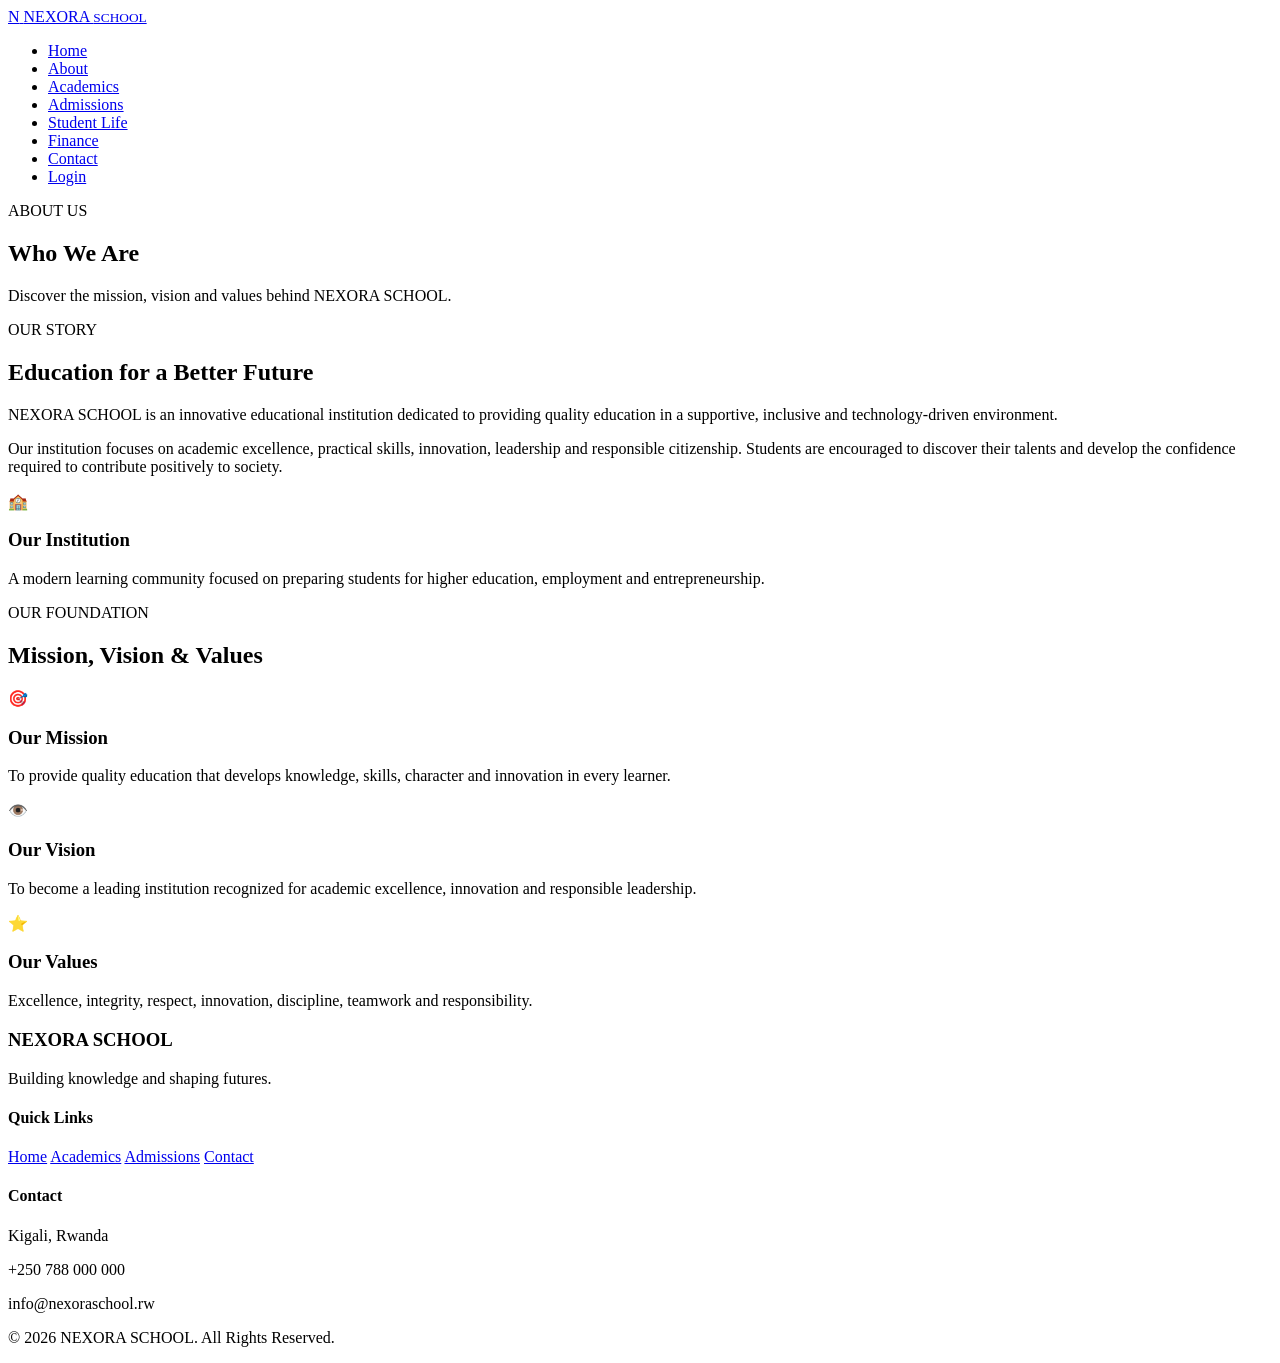
==== about.html @ 982a962e "Add about.html with school information" ====
<!DOCTYPE html>
<html lang="en">
<head>
    <meta charset="UTF-8">
    <meta name="viewport" content="width=device-width, initial-scale=1.0">
    <title>NEXORA SCHOOL | About Us</title>
    <link rel="stylesheet" href="style.css">
</head>

<body>

<header class="site-header">
    <div class="container nav-container">

        <a href="index.html" class="logo">
            <span class="logo-icon">N</span>
            <span>NEXORA <small>SCHOOL</small></span>
        </a>

        <nav>
            <ul class="nav-links">
                <li><a href="index.html">Home</a></li>
                <li><a href="about.html" class="active">About</a></li>
                <li><a href="academics.html">Academics</a></li>
                <li><a href="admissions.html">Admissions</a></li>
                <li><a href="student.html">Student Life</a></li>
                <li><a href="finance.html">Finance</a></li>
                <li><a href="contact.html">Contact</a></li>
                <li><a href="login.html" class="nav-button">Login</a></li>
            </ul>
        </nav>

    </div>
</header>


<main>

<section class="page-hero">
    <div class="container">
        <span class="section-label">ABOUT US</span>
        <h1>Who We Are</h1>
        <p>
            Discover the mission, vision and values behind NEXORA SCHOOL.
        </p>
    </div>
</section>


<section class="section">
    <div class="container split-section">

        <div>
            <span class="section-label">OUR STORY</span>

            <h2>Education for a Better Future</h2>

            <p>
                NEXORA SCHOOL is an innovative educational institution
                dedicated to providing quality education in a supportive,
                inclusive and technology-driven environment.
            </p>

            <p>
                Our institution focuses on academic excellence, practical
                skills, innovation, leadership and responsible citizenship.
                Students are encouraged to discover their talents and develop
                the confidence required to contribute positively to society.
            </p>
        </div>

        <div class="info-card">
            <div class="card-icon">🏫</div>
            <h3>Our Institution</h3>
            <p>
                A modern learning community focused on preparing students
                for higher education, employment and entrepreneurship.
            </p>
        </div>

    </div>
</section>


<section class="section light-section">

    <div class="container">

        <div class="section-heading">
            <span class="section-label">OUR FOUNDATION</span>
            <h2>Mission, Vision & Values</h2>
        </div>

        <div class="card-grid three">

            <article class="info-card">
                <div class="card-icon">🎯</div>
                <h3>Our Mission</h3>
                <p>
                    To provide quality education that develops knowledge,
                    skills, character and innovation in every learner.
                </p>
            </article>

            <article class="info-card">
                <div class="card-icon">👁️</div>
                <h3>Our Vision</h3>
                <p>
                    To become a leading institution recognized for academic
                    excellence, innovation and responsible leadership.
                </p>
            </article>

            <article class="info-card">
                <div class="card-icon">⭐</div>
                <h3>Our Values</h3>
                <p>
                    Excellence, integrity, respect, innovation, discipline,
                    teamwork and responsibility.
                </p>
            </article>

        </div>

    </div>

</section>

</main>


<footer class="footer">

    <div class="container footer-grid">

        <div>
            <h3>NEXORA SCHOOL</h3>
            <p>
                Building knowledge and shaping futures.
            </p>
        </div>

        <div>
            <h4>Quick Links</h4>
            <a href="index.html">Home</a>
            <a href="academics.html">Academics</a>
            <a href="admissions.html">Admissions</a>
            <a href="contact.html">Contact</a>
        </div>

        <div>
            <h4>Contact</h4>
            <p>Kigali, Rwanda</p>
            <p>+250 788 000 000</p>
            <p>info@nexoraschool.rw</p>
        </div>

    </div>

    <div class="footer-bottom">
        <p>&copy; 2026 NEXORA SCHOOL. All Rights Reserved.</p>
    </div>

</footer>

<script src="script.js"></script>

</body>
</html>
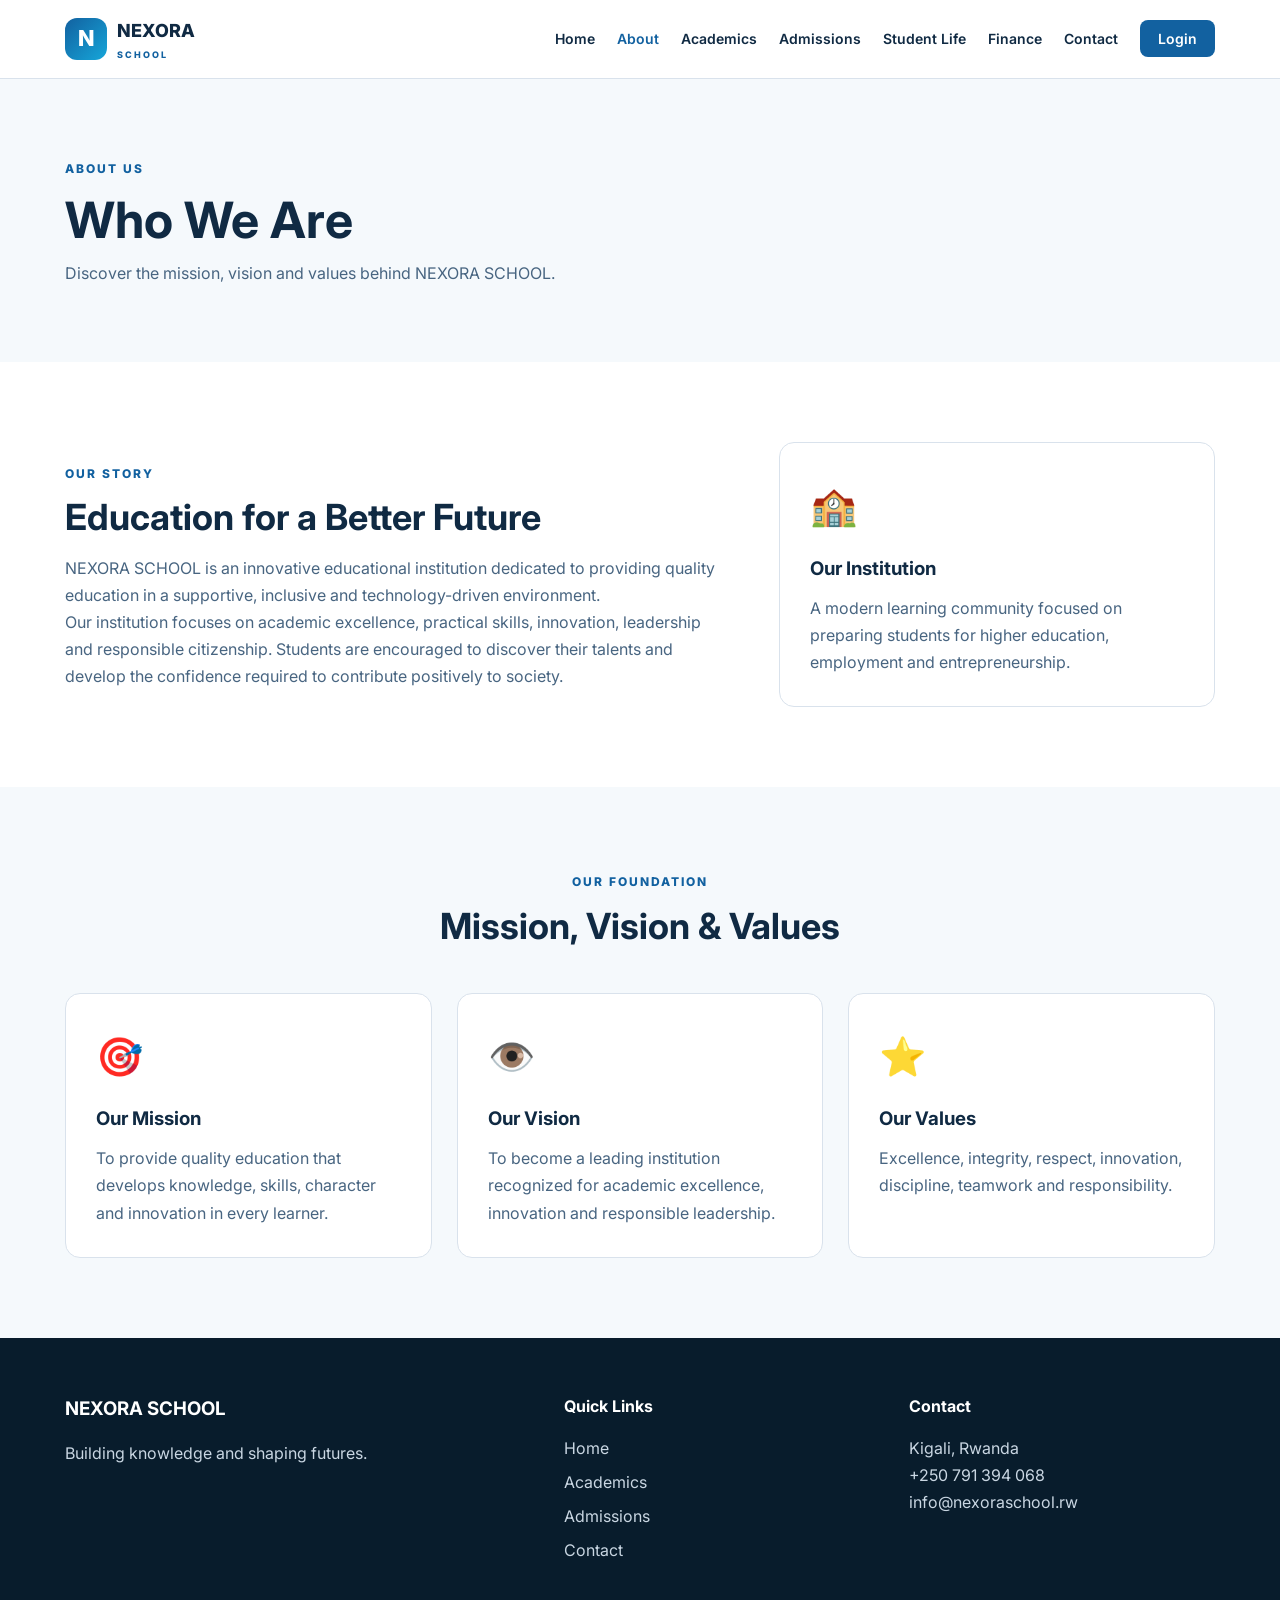
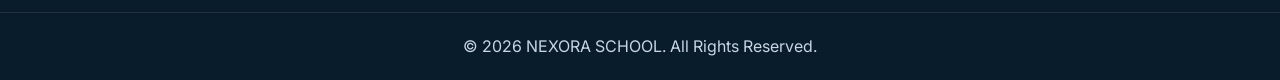
==== commit cb90aad6: "Update contact phone number in about.html" ====
--- a/about.html
+++ b/about.html
@@ -151,7 +151,7 @@
         <div>
             <h4>Contact</h4>
             <p>Kigali, Rwanda</p>
-            <p>+250 788 000 000</p>
+            <p>+250 791 394 068</p>
             <p>info@nexoraschool.rw</p>
         </div>
 
--- a/style.css
+++ b/style.css
@@ -0,0 +1,1606 @@
+@import url('https://fonts.googleapis.com/css2?family=Inter:wght@400;500;600;700;800&display=swap');
+
+
+* {
+    margin: 0;
+    padding: 0;
+    box-sizing: border-box;
+}
+
+
+:root {
+
+    --primary: #1261a0;
+    --primary-dark: #083b66;
+    --secondary: #16a6d9;
+
+    --dark: #102a43;
+    --text: #486581;
+    --light: #f5f9fc;
+    --white: #ffffff;
+
+    --border: #d9e2ec;
+
+    --success: #18864b;
+    --danger: #c53030;
+
+}
+
+
+body {
+
+    font-family: "Inter", Arial, sans-serif;
+
+    color: var(--text);
+
+    background: var(--white);
+
+    line-height: 1.7;
+
+}
+
+
+a {
+
+    text-decoration: none;
+
+    color: inherit;
+
+}
+
+
+.container {
+
+    width: min(1150px, 92%);
+
+    margin: auto;
+
+}
+
+
+/* =========================
+   HEADER
+========================= */
+
+.site-header {
+
+    background: white;
+
+    border-bottom: 1px solid var(--border);
+
+    position: sticky;
+
+    top: 0;
+
+    z-index: 1000;
+
+}
+
+
+.nav-container {
+
+    min-height: 78px;
+
+    display: flex;
+
+    justify-content: space-between;
+
+    align-items: center;
+
+}
+
+
+.logo {
+
+    display: flex;
+
+    align-items: center;
+
+    gap: 10px;
+
+    color: var(--dark);
+
+    font-weight: 800;
+
+    font-size: 18px;
+
+}
+
+
+.logo small {
+
+    display: block;
+
+    font-size: 9px;
+
+    letter-spacing: 2px;
+
+    color: var(--primary);
+
+}
+
+
+.logo-icon {
+
+    width: 42px;
+
+    height: 42px;
+
+    display: grid;
+
+    place-items: center;
+
+    background: linear-gradient(
+        135deg,
+        var(--primary),
+        var(--secondary)
+    );
+
+    color: white;
+
+    border-radius: 12px;
+
+    font-size: 22px;
+
+}
+
+
+.nav-links {
+
+    list-style: none;
+
+    display: flex;
+
+    align-items: center;
+
+    gap: 22px;
+
+}
+
+
+.nav-links a {
+
+    color: var(--dark);
+
+    font-size: 14px;
+
+    font-weight: 600;
+
+}
+
+
+.nav-links a:hover,
+.nav-links .active {
+
+    color: var(--primary);
+
+}
+
+
+.nav-button {
+
+    background: var(--primary);
+
+    color: white !important;
+
+    padding: 10px 18px;
+
+    border-radius: 8px;
+
+}
+
+
+/* =========================
+   HERO
+========================= */
+
+.hero {
+
+    background:
+        linear-gradient(
+            120deg,
+            #eef8ff,
+            #ffffff
+        );
+
+    padding: 90px 0;
+
+}
+
+
+.hero-content {
+
+    display: grid;
+
+    grid-template-columns: 1.5fr 1fr;
+
+    gap: 70px;
+
+    align-items: center;
+
+}
+
+
+.badge,
+.section-label {
+
+    color: var(--primary);
+
+    font-size: 12px;
+
+    font-weight: 800;
+
+    letter-spacing: 2px;
+
+}
+
+
+.hero h1 {
+
+    color: var(--dark);
+
+    font-size: clamp(40px, 6vw, 68px);
+
+    line-height: 1.1;
+
+    margin: 18px 0;
+
+}
+
+
+.hero h1 span {
+
+    color: var(--primary);
+
+}
+
+
+.hero p {
+
+    max-width: 650px;
+
+    font-size: 17px;
+
+}
+
+
+.hero-buttons {
+
+    display: flex;
+
+    gap: 14px;
+
+    margin-top: 30px;
+
+}
+
+
+.btn {
+
+    display: inline-block;
+
+    border: none;
+
+    cursor: pointer;
+
+    padding: 13px 23px;
+
+    border-radius: 8px;
+
+    font-weight: 700;
+
+    font-size: 14px;
+
+}
+
+
+.btn-primary {
+
+    background: var(--primary);
+
+    color: white;
+
+}
+
+
+.btn-primary:hover {
+
+    background: var(--primary-dark);
+
+}
+
+
+.btn-outline {
+
+    border: 1px solid var(--primary);
+
+    color: var(--primary);
+
+}
+
+
+.hero-card {
+
+    padding: 40px;
+
+    background: white;
+
+    border-radius: 20px;
+
+    box-shadow:
+        0 20px 50px rgba(16, 42, 67, .12);
+
+}
+
+
+.hero-card-icon {
+
+    font-size: 50px;
+
+}
+
+
+.hero-card h3 {
+
+    color: var(--dark);
+
+    margin: 15px 0 5px;
+
+}
+
+
+.hero-stat {
+
+    margin-top: 25px;
+
+    padding-top: 20px;
+
+    border-top: 1px solid var(--border);
+
+}
+
+
+.hero-stat strong {
+
+    display: block;
+
+    font-size: 28px;
+
+    color: var(--primary);
+
+}
+
+
+/* =========================
+   SECTIONS
+========================= */
+
+.section {
+
+    padding: 80px 0;
+
+}
+
+
+.light-section {
+
+    background: var(--light);
+
+}
+
+
+.section-heading {
+
+    text-align: center;
+
+    max-width: 700px;
+
+    margin: 0 auto 45px;
+
+}
+
+
+.section-heading h2,
+.split-section h2 {
+
+    color: var(--dark);
+
+    font-size: 36px;
+
+    line-height: 1.2;
+
+    margin: 10px 0 15px;
+
+}
+
+
+/* =========================
+   CARDS
+========================= */
+
+.card-grid {
+
+    display: grid;
+
+    gap: 25px;
+
+}
+
+
+.card-grid.three {
+
+    grid-template-columns:
+        repeat(3, 1fr);
+
+}
+
+
+.program-card,
+.info-card {
+
+    padding: 30px;
+
+    background: white;
+
+    border: 1px solid var(--border);
+
+    border-radius: 15px;
+
+    transition: .25s;
+
+}
+
+
+.program-card:hover,
+.info-card:hover {
+
+    transform: translateY(-5px);
+
+    box-shadow:
+        0 15px 35px rgba(16, 42, 67, .09);
+
+}
+
+
+.card-icon {
+
+    font-size: 38px;
+
+    margin-bottom: 15px;
+
+}
+
+
+.program-card h3,
+.info-card h3 {
+
+    color: var(--dark);
+
+    margin-bottom: 10px;
+
+}
+
+
+.program-card a {
+
+    display: inline-block;
+
+    margin-top: 15px;
+
+    color: var(--primary);
+
+    font-weight: 700;
+
+}
+
+
+.program-level {
+
+    display: inline-block;
+
+    margin-top: 15px;
+
+    padding: 5px 10px;
+
+    background: #e8f5fc;
+
+    color: var(--primary);
+
+    border-radius: 20px;
+
+    font-size: 11px;
+
+    font-weight: 700;
+
+}
+
+
+/* =========================
+   STATS
+========================= */
+
+.stats-section {
+
+    background: var(--primary-dark);
+
+    color: white;
+
+    padding: 50px 0;
+
+}
+
+
+.stats-grid {
+
+    display: grid;
+
+    grid-template-columns:
+        repeat(4, 1fr);
+
+    text-align: center;
+
+}
+
+
+.stat strong {
+
+    display: block;
+
+    font-size: 32px;
+
+}
+
+
+.stat span {
+
+    opacity: .8;
+
+}
+
+
+/* =========================
+   SPLIT
+========================= */
+
+.split-section {
+
+    display: grid;
+
+    grid-template-columns:
+        1.2fr .8fr;
+
+    gap: 60px;
+
+    align-items: center;
+
+}
+
+
+.check-list {
+
+    list-style: none;
+
+    margin: 25px 0;
+
+}
+
+
+.check-list li {
+
+    margin: 10px 0;
+
+}
+
+
+.check-list li::before {
+
+    content: "✓";
+
+    color: var(--success);
+
+    font-weight: 800;
+
+    margin-right: 10px;
+
+}
+
+
+.feature-box {
+
+    background:
+        linear-gradient(
+            135deg,
+            var(--primary),
+            var(--secondary)
+        );
+
+    color: white;
+
+    padding: 50px;
+
+    border-radius: 20px;
+
+}
+
+
+.feature-box h3 {
+
+    font-size: 25px;
+
+    margin: 15px 0;
+
+}
+
+
+.feature-icon {
+
+    font-size: 45px;
+
+}
+
+
+/* =========================
+   PAGE HERO
+========================= */
+
+.page-hero {
+
+    padding: 75px 0;
+
+    background: var(--light);
+
+}
+
+
+.page-hero h1 {
+
+    font-size: 50px;
+
+    color: var(--dark);
+
+    line-height: 1.1;
+
+    margin: 12px 0;
+
+}
+
+
+/* =========================
+   FORMS
+========================= */
+
+.form-container {
+
+    max-width: 850px;
+
+    margin: auto;
+
+    background: white;
+
+    border: 1px solid var(--border);
+
+    border-radius: 15px;
+
+    padding: 35px;
+
+}
+
+
+.form-container h2 {
+
+    color: var(--dark);
+
+    margin-bottom: 8px;
+
+}
+
+
+.form-description {
+
+    margin-bottom: 30px;
+
+}
+
+
+.form-grid {
+
+    display: grid;
+
+    grid-template-columns:
+        repeat(2, 1fr);
+
+    gap: 20px;
+
+}
+
+
+.form-group {
+
+    display: flex;
+
+    flex-direction: column;
+
+    gap: 7px;
+
+}
+
+
+.form-group.full {
+
+    grid-column: 1 / -1;
+
+}
+
+
+.form-group label {
+
+    color: var(--dark);
+
+    font-size: 13px;
+
+    font-weight: 700;
+
+}
+
+
+.form-group input,
+.form-group select,
+.form-group textarea,
+.search-box input {
+
+    width: 100%;
+
+    border: 1px solid var(--border);
+
+    padding: 13px;
+
+    border-radius: 8px;
+
+    font: inherit;
+
+    outline: none;
+
+}
+
+
+.form-group input:focus,
+.form-group select:focus,
+.form-group textarea:focus,
+.search-box input:focus {
+
+    border-color: var(--primary);
+
+    box-shadow:
+        0 0 0 3px rgba(18, 97, 160, .1);
+
+}
+
+
+.form-check {
+
+    display: flex;
+
+    gap: 10px;
+
+    align-items: center;
+
+    margin: 20px 0;
+
+    font-size: 13px;
+
+}
+
+
+.form-message {
+
+    margin-top: 15px;
+
+    font-weight: 600;
+
+}
+
+
+.form-message.success {
+
+    color: var(--success);
+
+}
+
+
+.form-message.error {
+
+    color: var(--danger);
+
+}
+
+
+.full-button {
+
+    width: 100%;
+
+}
+
+
+/* =========================
+   SEARCH
+========================= */
+
+.search-box {
+
+    max-width: 600px;
+
+    margin: 0 auto 40px;
+
+}
+
+
+.search-box label {
+
+    display: block;
+
+    color: var(--dark);
+
+    font-weight: 700;
+
+    margin-bottom: 8px;
+
+}
+
+
+.no-results {
+
+    text-align: center;
+
+    display: none;
+
+    padding: 30px;
+
+}
+
+
+/* =========================
+   CONTACT
+========================= */
+
+.contact-grid {
+
+    display: grid;
+
+    grid-template-columns:
+        .8fr 1.2fr;
+
+    gap: 60px;
+
+}
+
+
+.contact-info h2 {
+
+    color: var(--dark);
+
+    margin-bottom: 15px;
+
+}
+
+
+.contact-item {
+
+    display: flex;
+
+    gap: 15px;
+
+    margin-top: 25px;
+
+}
+
+
+.contact-icon {
+
+    width: 45px;
+
+    height: 45px;
+
+    display: grid;
+
+    place-items: center;
+
+    background: #eaf6fd;
+
+    border-radius: 10px;
+
+}
+
+
+.contact-item h4 {
+
+    color: var(--dark);
+
+}
+
+
+/* =========================
+   TABLE
+========================= */
+
+.table-wrapper {
+
+    overflow-x: auto;
+
+}
+
+
+table {
+
+    width: 100%;
+
+    border-collapse: collapse;
+
+    background: white;
+
+}
+
+
+th,
+td {
+
+    padding: 15px;
+
+    border-bottom: 1px solid var(--border);
+
+    text-align: left;
+
+}
+
+
+th {
+
+    background: var(--primary-dark);
+
+    color: white;
+
+}
+
+
+/* =========================
+   FOOTER
+========================= */
+
+.footer {
+
+    background: #081c2c;
+
+    color: #c9d6e2;
+
+    padding-top: 55px;
+
+}
+
+
+.footer-grid {
+
+    display: grid;
+
+    grid-template-columns:
+        1.5fr 1fr 1fr;
+
+    gap: 40px;
+
+    padding-bottom: 40px;
+
+}
+
+
+.footer h3,
+.footer h4 {
+
+    color: white;
+
+    margin-bottom: 15px;
+
+}
+
+
+.footer a {
+
+    display: block;
+
+    margin: 7px 0;
+
+}
+
+
+.footer a:hover {
+
+    color: white;
+
+}
+
+
+.footer-bottom {
+
+    border-top: 1px solid rgba(255,255,255,.1);
+
+    padding: 20px;
+
+    display: flex;
+
+    justify-content: center;
+
+    gap: 30px;
+
+    text-align: center;
+
+}
+
+
+/* =========================
+   AUTH
+========================= */
+
+.auth-page {
+
+    background: var(--light);
+
+}
+
+
+.auth-main {
+
+    min-height: calc(100vh - 78px);
+
+    display: grid;
+
+    place-items: center;
+
+    padding: 50px 20px;
+
+}
+
+
+.auth-card {
+
+    width: min(500px, 100%);
+
+    background: white;
+
+    padding: 40px;
+
+    border-radius: 18px;
+
+    box-shadow:
+        0 20px 50px rgba(16, 42, 67, .1);
+
+}
+
+
+.register-card {
+
+    width: min(750px, 100%);
+
+}
+
+
+.auth-logo {
+
+    width: 55px;
+
+    height: 55px;
+
+    margin: auto;
+
+    display: grid;
+
+    place-items: center;
+
+    background: var(--primary);
+
+    color: white;
+
+    border-radius: 15px;
+
+    font-size: 25px;
+
+    font-weight: 800;
+
+}
+
+
+.auth-card h1 {
+
+    text-align: center;
+
+    color: var(--dark);
+
+    margin: 15px 0 5px;
+
+}
+
+
+.auth-card > p {
+
+    text-align: center;
+
+}
+
+
+.auth-link {
+
+    margin-top: 20px;
+
+    text-align: center;
+
+}
+
+
+.auth-link a {
+
+    color: var(--primary);
+
+    font-weight: 700;
+
+}
+
+
+.auth-divider {
+
+    text-align: center;
+
+    margin: 25px 0;
+
+    color: #9fb3c8;
+
+}
+
+
+.demo-box {
+
+    margin-top: 25px;
+
+    padding: 15px;
+
+    background: var(--light);
+
+    border-radius: 10px;
+
+    font-size: 12px;
+
+}
+
+
+.demo-box strong {
+
+    color: var(--dark);
+
+}
+
+
+/* =========================
+   DASHBOARD
+========================= */
+
+.dashboard-header {
+
+    background: white;
+
+    border-bottom: 1px solid var(--border);
+
+}
+
+
+.dashboard-nav {
+
+    min-height: 75px;
+
+    display: flex;
+
+    justify-content: space-between;
+
+    align-items: center;
+
+}
+
+
+.dashboard-user {
+
+    display: flex;
+
+    gap: 15px;
+
+    align-items: center;
+
+    font-weight: 700;
+
+}
+
+
+.logout-button {
+
+    border: none;
+
+    background: #fee2e2;
+
+    color: var(--danger);
+
+    padding: 9px 15px;
+
+    border-radius: 7px;
+
+    cursor: pointer;
+
+    font-weight: 700;
+
+}
+
+
+.dashboard-main {
+
+    background: var(--light);
+
+    min-height: calc(100vh - 75px);
+
+    padding: 50px 0;
+
+}
+
+
+.dashboard-heading {
+
+    margin-bottom: 30px;
+
+}
+
+
+.dashboard-heading h1 {
+
+    color: var(--dark);
+
+    font-size: 36px;
+
+}
+
+
+.dashboard-stats {
+
+    display: grid;
+
+    grid-template-columns:
+        repeat(4, 1fr);
+
+    gap: 20px;
+
+    margin-bottom: 25px;
+
+}
+
+
+.dashboard-stat {
+
+    background: white;
+
+    padding: 25px;
+
+    border-radius: 12px;
+
+    border: 1px solid var(--border);
+
+}
+
+
+.dashboard-stat span {
+
+    display: block;
+
+    font-size: 13px;
+
+}
+
+
+.dashboard-stat strong {
+
+    display: block;
+
+    color: var(--primary);
+
+    font-size: 30px;
+
+}
+
+
+.dashboard-stat small {
+
+    color: #829ab1;
+
+}
+
+
+.dashboard-grid {
+
+    display: grid;
+
+    grid-template-columns:
+        1.4fr .8fr;
+
+    gap: 25px;
+
+}
+
+
+.dashboard-card {
+
+    background: white;
+
+    padding: 25px;
+
+    border-radius: 12px;
+
+    border: 1px solid var(--border);
+
+}
+
+
+.dashboard-card h2 {
+
+    color: var(--dark);
+
+    margin-bottom: 20px;
+
+}
+
+
+.announcement {
+
+    padding: 15px 0;
+
+    border-bottom: 1px solid var(--border);
+
+}
+
+
+.announcement strong {
+
+    color: var(--dark);
+
+}
+
+
+.quick-actions {
+
+    display: grid;
+
+    grid-template-columns:
+        repeat(2, 1fr);
+
+    gap: 12px;
+
+}
+
+
+.quick-actions button {
+
+    padding: 15px;
+
+    border: 1px solid var(--border);
+
+    background: var(--light);
+
+    border-radius: 8px;
+
+    cursor: pointer;
+
+    font-weight: 600;
+
+}
+
+
+.status-row {
+
+    display: flex;
+
+    justify-content: space-between;
+
+    padding: 15px 0;
+
+    border-bottom: 1px solid var(--border);
+
+}
+
+
+.status-online {
+
+    color: var(--success);
+
+}
+
+
+.dashboard-section {
+
+    display: none;
+
+}
+
+
+/* =========================
+   SERVER TIME
+========================= */
+
+.time-section {
+
+    min-height: 70vh;
+
+    display: grid;
+
+    place-items: center;
+
+    padding: 60px 20px;
+
+    background: var(--light);
+
+}
+
+
+.time-card {
+
+    text-align: center;
+
+    background: white;
+
+    padding: 55px;
+
+    border-radius: 20px;
+
+    box-shadow:
+        0 20px 50px rgba(16,42,67,.1);
+
+}
+
+
+.server-date {
+
+    color: var(--dark);
+
+    font-size: 20px;
+
+    margin-top: 20px;
+
+}
+
+
+.server-time {
+
+    color: var(--primary);
+
+    font-size: 55px;
+
+    font-weight: 800;
+
+    margin: 10px 0 20px;
+
+}
+
+
+/* =========================
+   RESPONSIVE
+========================= */
+
+@media (max-width: 900px) {
+
+    .nav-links {
+
+        gap: 10px;
+
+        flex-wrap: wrap;
+
+        justify-content: flex-end;
+
+    }
+
+
+    .hero-content,
+    .split-section,
+    .contact-grid {
+
+        grid-template-columns: 1fr;
+
+    }
+
+
+    .card-grid.three {
+
+        grid-template-columns: 1fr 1fr;
+
+    }
+
+
+    .stats-grid,
+    .dashboard-stats {
+
+        grid-template-columns: 1fr 1fr;
+
+    }
+
+
+    .dashboard-grid {
+
+        grid-template-columns: 1fr;
+
+    }
+
+}
+
+
+@media (max-width: 650px) {
+
+    .nav-container {
+
+        flex-direction: column;
+
+        padding: 15px 0;
+
+        gap: 15px;
+
+    }
+
+
+    .nav-links {
+
+        justify-content: center;
+
+    }
+
+
+    .hero {
+
+        padding: 60px 0;
+
+    }
+
+
+    .hero-buttons {
+
+        flex-direction: column;
+
+    }
+
+
+    .card-grid.three,
+    .stats-grid,
+    .dashboard-stats,
+    .form-grid,
+    .footer-grid {
+
+        grid-template-columns: 1fr;
+
+    }
+
+
+    .form-group.full {
+
+        grid-column: auto;
+
+    }
+
+
+    .page-hero h1 {
+
+        font-size: 38px;
+
+    }
+
+
+    .section-heading h2,
+    .split-section h2 {
+
+        font-size: 30px;
+
+    }
+
+
+    .footer-bottom {
+
+        flex-direction: column;
+
+        gap: 5px;
+
+    }
+
+}
